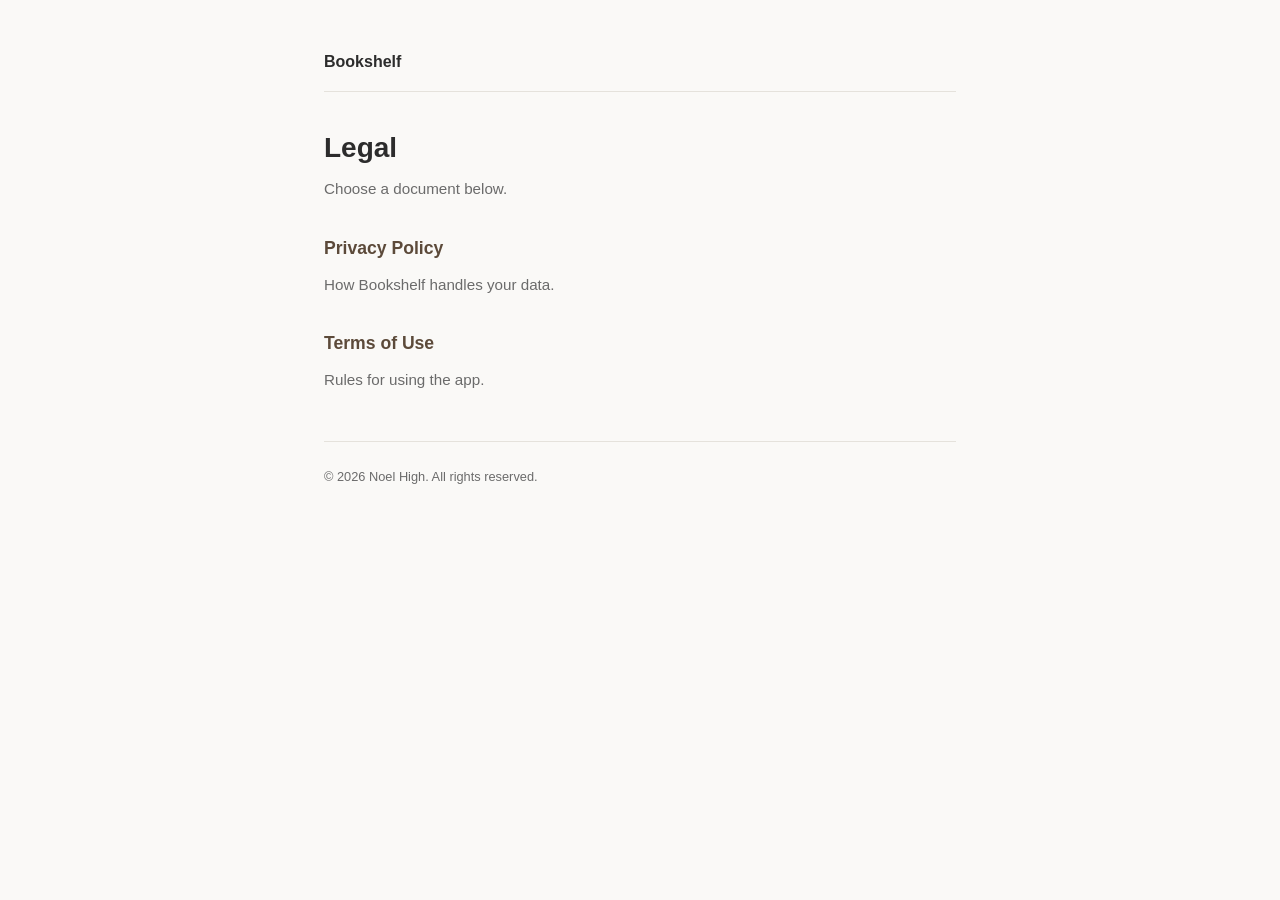
==== index.html @ 6a7df73c "Add privacy policy and terms of use pages" ====
<!DOCTYPE html>
<html lang="en">
<head>
    <meta charset="UTF-8">
    <meta name="viewport" content="width=device-width, initial-scale=1.0">
    <title>Bookshelf — Legal</title>
    <link rel="stylesheet" href="style.css">
</head>
<body>
    <nav class="nav">
        <span class="app-name">Bookshelf</span>
    </nav>

    <h1>Legal</h1>
    <p>Choose a document below.</p>

    <h2 style="margin-top: 2rem;"><a href="privacy-policy.html">Privacy Policy</a></h2>
    <p>How Bookshelf handles your data.</p>

    <h2><a href="terms-of-use.html">Terms of Use</a></h2>
    <p>Rules for using the app.</p>

    <footer>&copy; 2026 Noel High. All rights reserved.</footer>
</body>
</html>
---- style.css ----
:root {
    --bg: #faf9f7;
    --text: #2c2c2c;
    --muted: #6b6b6b;
    --border: #e5e2dc;
    --accent: #5c4a3a;
}

@media (prefers-color-scheme: dark) {
    :root {
        --bg: #1c1a18;
        --text: #e8e4df;
        --muted: #9a958e;
        --border: #3a3632;
        --accent: #c4a882;
    }
}

* {
    margin: 0;
    padding: 0;
    box-sizing: border-box;
}

body {
    font-family: -apple-system, BlinkMacSystemFont, "Segoe UI", Roboto, Helvetica, Arial, sans-serif;
    background: var(--bg);
    color: var(--text);
    line-height: 1.7;
    padding: 3rem 1.5rem;
    max-width: 680px;
    margin: 0 auto;
}

h1 {
    font-size: 1.75rem;
    font-weight: 700;
    margin-bottom: 0.25rem;
}

.updated {
    font-size: 0.85rem;
    color: var(--muted);
    margin-bottom: 2.5rem;
}

h2 {
    font-size: 1.1rem;
    font-weight: 600;
    margin-top: 2rem;
    margin-bottom: 0.5rem;
}

p, ul {
    font-size: 0.95rem;
    color: var(--muted);
    margin-bottom: 0.75rem;
}

ul {
    padding-left: 1.25rem;
}

li {
    margin-bottom: 0.35rem;
}

a {
    color: var(--accent);
    text-decoration: none;
}

a:hover {
    text-decoration: underline;
}

.nav {
    margin-bottom: 2rem;
    padding-bottom: 1rem;
    border-bottom: 1px solid var(--border);
    display: flex;
    gap: 1.5rem;
    align-items: center;
}

.nav .app-name {
    font-weight: 700;
    font-size: 1rem;
    color: var(--text);
}

footer {
    margin-top: 3rem;
    padding-top: 1.5rem;
    border-top: 1px solid var(--border);
    font-size: 0.8rem;
    color: var(--muted);
}
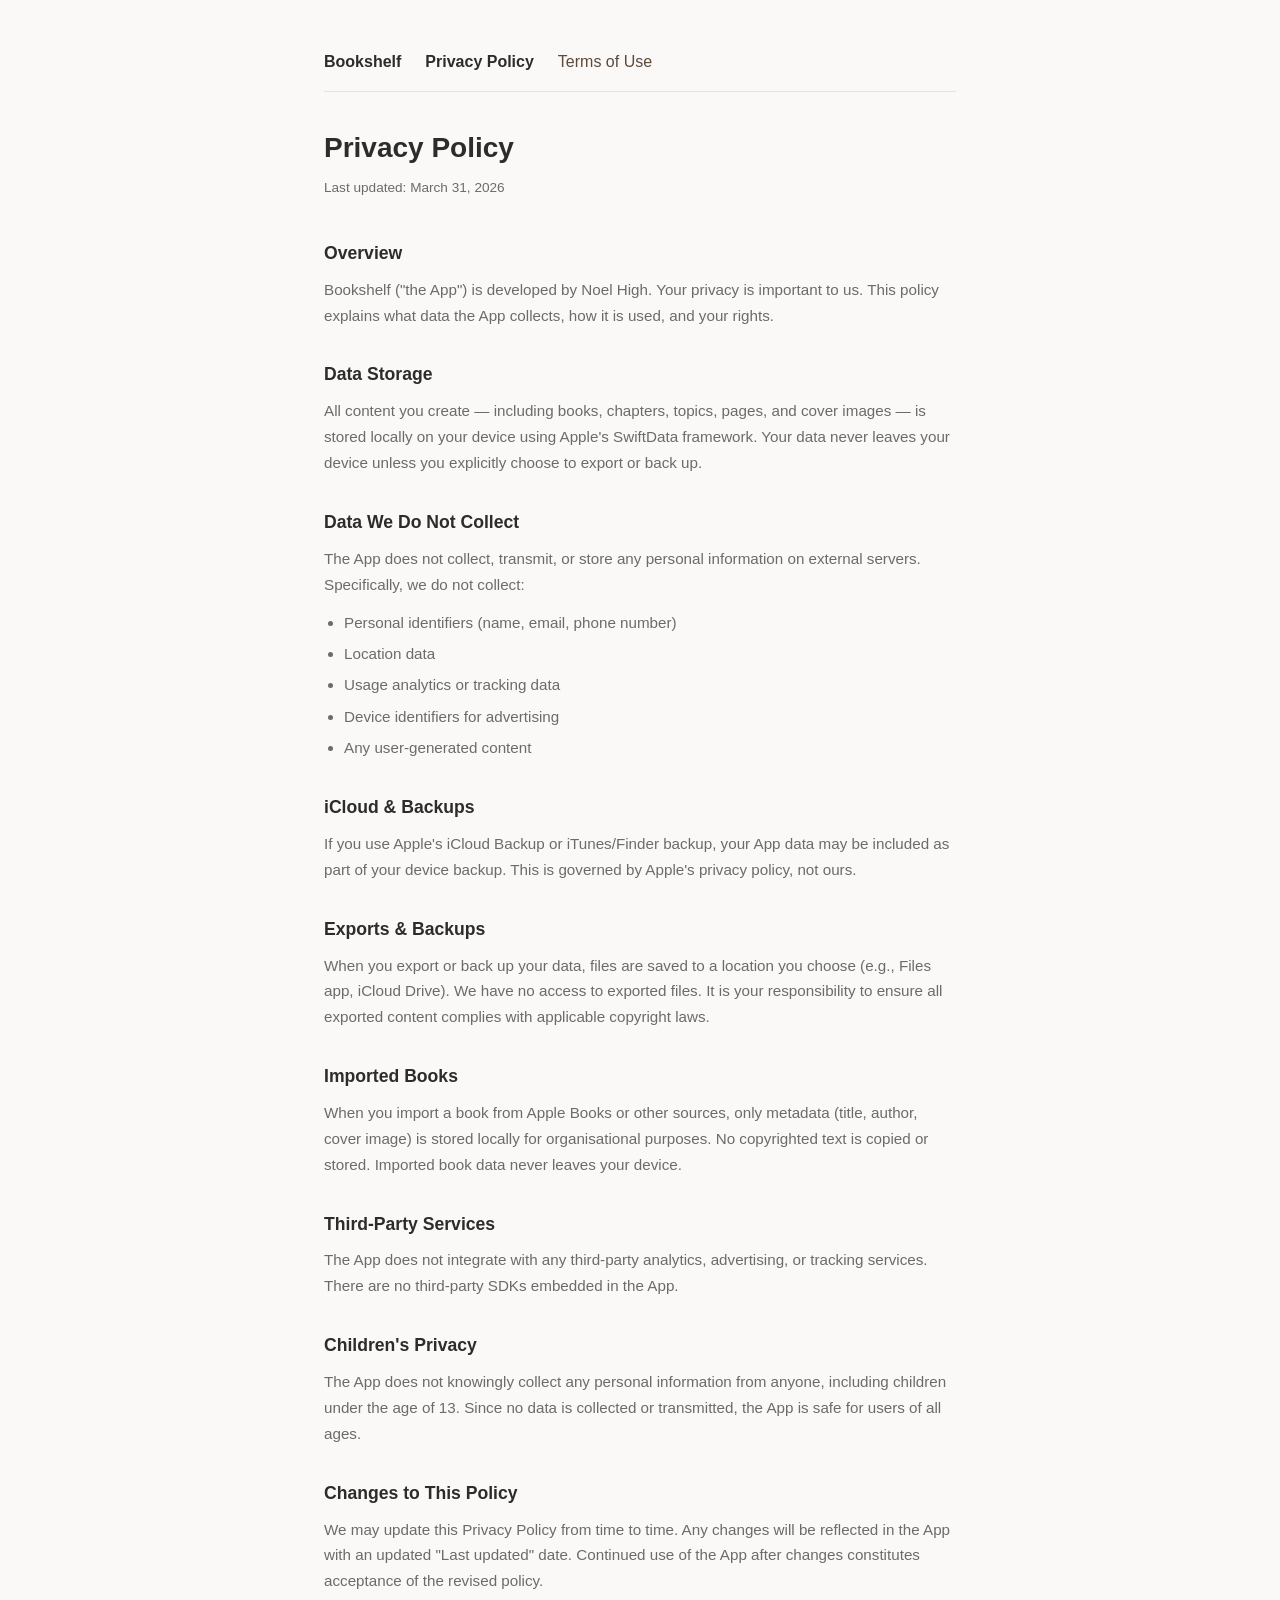
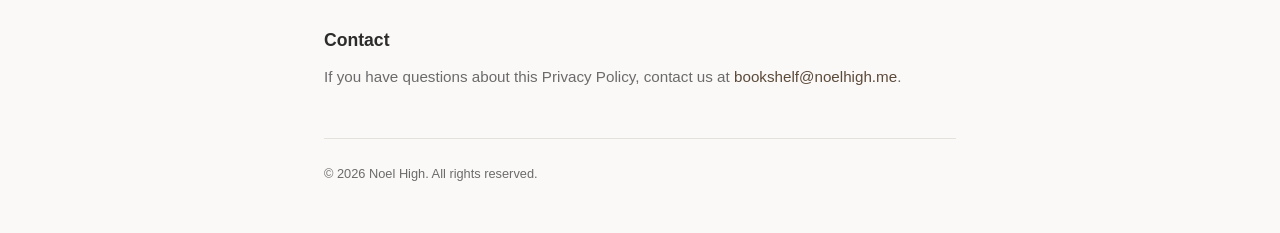
==== commit 12b63384: "Simplify nav to two tabs: Privacy Policy and Terms of Use" ====
--- a/index.html
+++ b/index.html
@@ -2,24 +2,10 @@
 <html lang="en">
 <head>
     <meta charset="UTF-8">
-    <meta name="viewport" content="width=device-width, initial-scale=1.0">
+    <meta http-equiv="refresh" content="0; url=privacy-policy.html">
     <title>Bookshelf — Legal</title>
-    <link rel="stylesheet" href="style.css">
 </head>
 <body>
-    <nav class="nav">
-        <span class="app-name">Bookshelf</span>
-    </nav>
-
-    <h1>Legal</h1>
-    <p>Choose a document below.</p>
-
-    <h2 style="margin-top: 2rem;"><a href="privacy-policy.html">Privacy Policy</a></h2>
-    <p>How Bookshelf handles your data.</p>
-
-    <h2><a href="terms-of-use.html">Terms of Use</a></h2>
-    <p>Rules for using the app.</p>
-
-    <footer>&copy; 2026 Noel High. All rights reserved.</footer>
+    <p>Redirecting to <a href="privacy-policy.html">Privacy Policy</a>…</p>
 </body>
 </html>
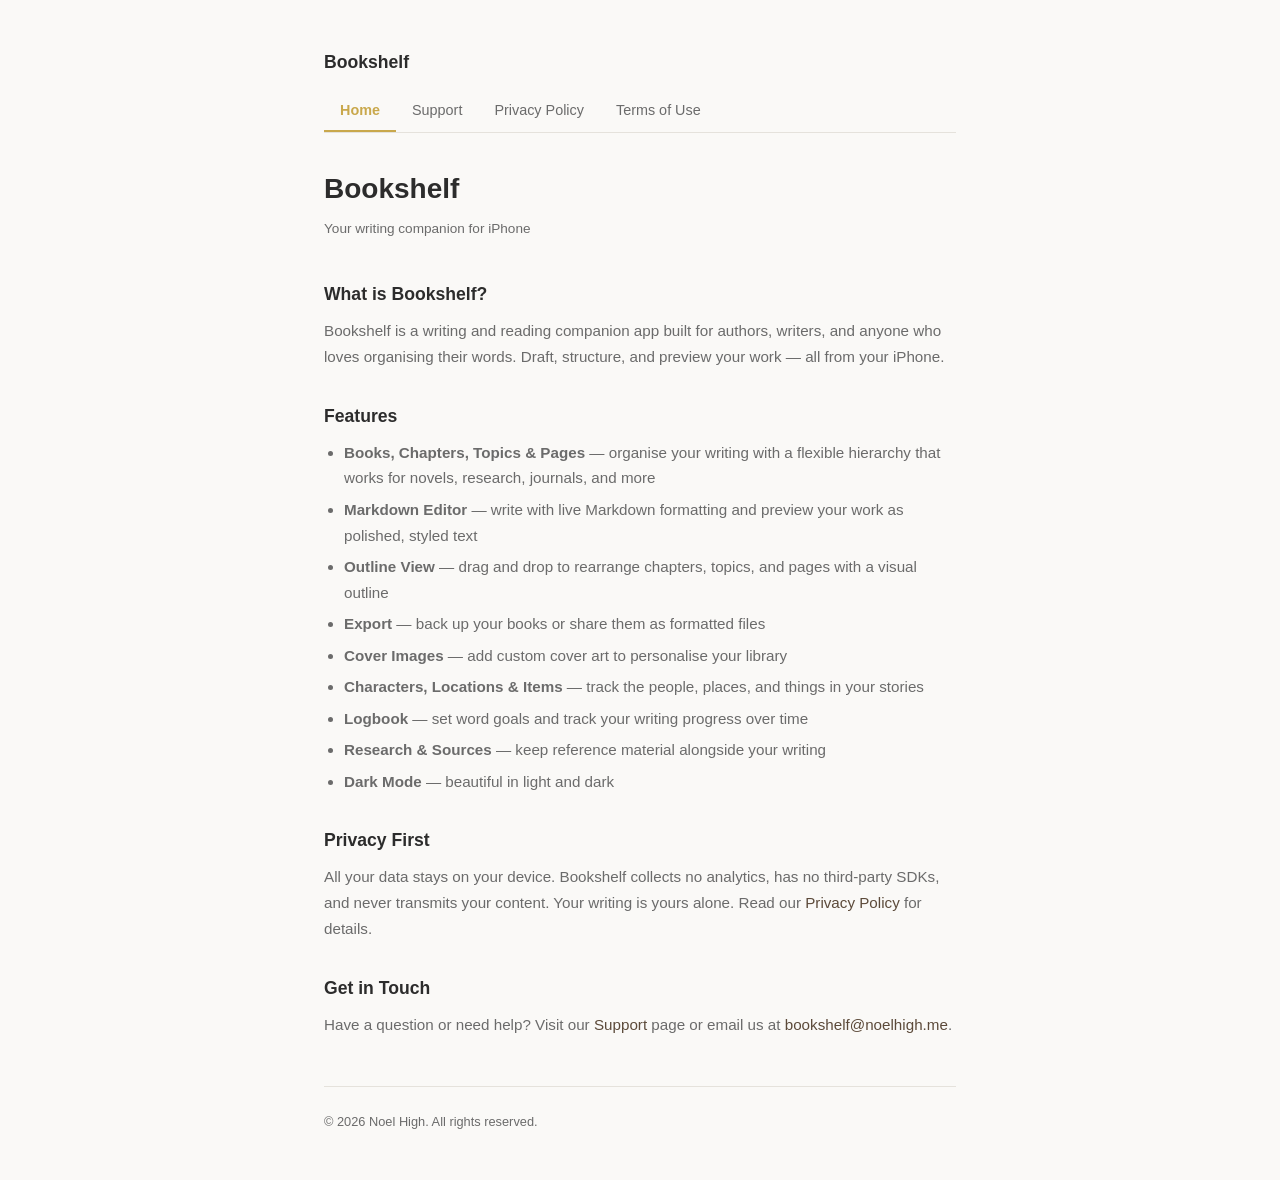
==== commit 1fa87101: "Add marketing landing page and support page for App Store Co-Authored-By: Claude Opus 4.6 <noreply@a" ====
--- a/index.html
+++ b/index.html
@@ -2,10 +2,46 @@
 <html lang="en">
 <head>
     <meta charset="UTF-8">
-    <meta http-equiv="refresh" content="0; url=privacy-policy.html">
-    <title>Bookshelf — Legal</title>
+    <meta name="viewport" content="width=device-width, initial-scale=1.0">
+    <title>Bookshelf — Writing Companion</title>
+    <link rel="stylesheet" href="style.css">
 </head>
 <body>
-    <p>Redirecting to <a href="privacy-policy.html">Privacy Policy</a>…</p>
+    <nav class="nav">
+        <span class="app-name">Bookshelf</span>
+        <div class="tabs">
+            <a href="index.html" class="active">Home</a>
+            <a href="support.html">Support</a>
+            <a href="privacy-policy.html">Privacy Policy</a>
+            <a href="terms-of-use.html">Terms of Use</a>
+        </div>
+    </nav>
+
+    <h1>Bookshelf</h1>
+    <p class="updated">Your writing companion for iPhone</p>
+
+    <h2>What is Bookshelf?</h2>
+    <p>Bookshelf is a writing and reading companion app built for authors, writers, and anyone who loves organising their words. Draft, structure, and preview your work — all from your iPhone.</p>
+
+    <h2>Features</h2>
+    <ul>
+        <li><strong>Books, Chapters, Topics &amp; Pages</strong> — organise your writing with a flexible hierarchy that works for novels, research, journals, and more</li>
+        <li><strong>Markdown Editor</strong> — write with live Markdown formatting and preview your work as polished, styled text</li>
+        <li><strong>Outline View</strong> — drag and drop to rearrange chapters, topics, and pages with a visual outline</li>
+        <li><strong>Export</strong> — back up your books or share them as formatted files</li>
+        <li><strong>Cover Images</strong> — add custom cover art to personalise your library</li>
+        <li><strong>Characters, Locations &amp; Items</strong> — track the people, places, and things in your stories</li>
+        <li><strong>Logbook</strong> — set word goals and track your writing progress over time</li>
+        <li><strong>Research &amp; Sources</strong> — keep reference material alongside your writing</li>
+        <li><strong>Dark Mode</strong> — beautiful in light and dark</li>
+    </ul>
+
+    <h2>Privacy First</h2>
+    <p>All your data stays on your device. Bookshelf collects no analytics, has no third-party SDKs, and never transmits your content. Your writing is yours alone. Read our <a href="privacy-policy.html">Privacy Policy</a> for details.</p>
+
+    <h2>Get in Touch</h2>
+    <p>Have a question or need help? Visit our <a href="support.html">Support</a> page or email us at <a href="mailto:bookshelf@noelhigh.me">bookshelf@noelhigh.me</a>.</p>
+
+    <footer>&copy; 2026 Noel High. All rights reserved.</footer>
 </body>
 </html>
--- a/style.css
+++ b/style.css
@@ -0,0 +1,117 @@
+:root {
+    --bg: #faf9f7;
+    --text: #2c2c2c;
+    --muted: #6b6b6b;
+    --border: #e5e2dc;
+    --accent: #5c4a3a;
+}
+
+@media (prefers-color-scheme: dark) {
+    :root {
+        --bg: #1c1a18;
+        --text: #e8e4df;
+        --muted: #9a958e;
+        --border: #3a3632;
+        --accent: #c4a882;
+    }
+}
+
+* {
+    margin: 0;
+    padding: 0;
+    box-sizing: border-box;
+}
+
+body {
+    font-family: -apple-system, BlinkMacSystemFont, "Segoe UI", Roboto, Helvetica, Arial, sans-serif;
+    background: var(--bg);
+    color: var(--text);
+    line-height: 1.7;
+    padding: 3rem 1.5rem;
+    max-width: 680px;
+    margin: 0 auto;
+}
+
+h1 {
+    font-size: 1.75rem;
+    font-weight: 700;
+    margin-bottom: 0.25rem;
+}
+
+.updated {
+    font-size: 0.85rem;
+    color: var(--muted);
+    margin-bottom: 2.5rem;
+}
+
+h2 {
+    font-size: 1.1rem;
+    font-weight: 600;
+    margin-top: 2rem;
+    margin-bottom: 0.5rem;
+}
+
+p, ul {
+    font-size: 0.95rem;
+    color: var(--muted);
+    margin-bottom: 0.75rem;
+}
+
+ul {
+    padding-left: 1.25rem;
+}
+
+li {
+    margin-bottom: 0.35rem;
+}
+
+a {
+    color: var(--accent);
+    text-decoration: none;
+}
+
+a:hover {
+    text-decoration: underline;
+}
+
+.nav {
+    margin-bottom: 2rem;
+}
+
+.nav .app-name {
+    font-weight: 700;
+    font-size: 1.1rem;
+    color: var(--text);
+    display: block;
+    margin-bottom: 0.75rem;
+}
+
+.nav .tabs {
+    display: flex;
+    gap: 0;
+    border-bottom: 1px solid var(--border);
+}
+
+.nav .tabs a {
+    padding: 0.5rem 1rem;
+    font-size: 0.9rem;
+    color: var(--muted);
+    font-weight: 400;
+    border-bottom: 2px solid transparent;
+    transition: color 0.2s, border-color 0.2s, font-weight 0.2s;
+}
+
+.nav .tabs a.active {
+    color: #c9a84c;
+    font-weight: 600;
+    border-bottom-color: #c9a84c;
+    pointer-events: none;
+}
+
+footer {
+    margin-top: 3rem;
+    padding-top: 1.5rem;
+    border-top: 1px solid var(--border);
+    font-size: 0.8rem;
+    color: var(--muted);
+}
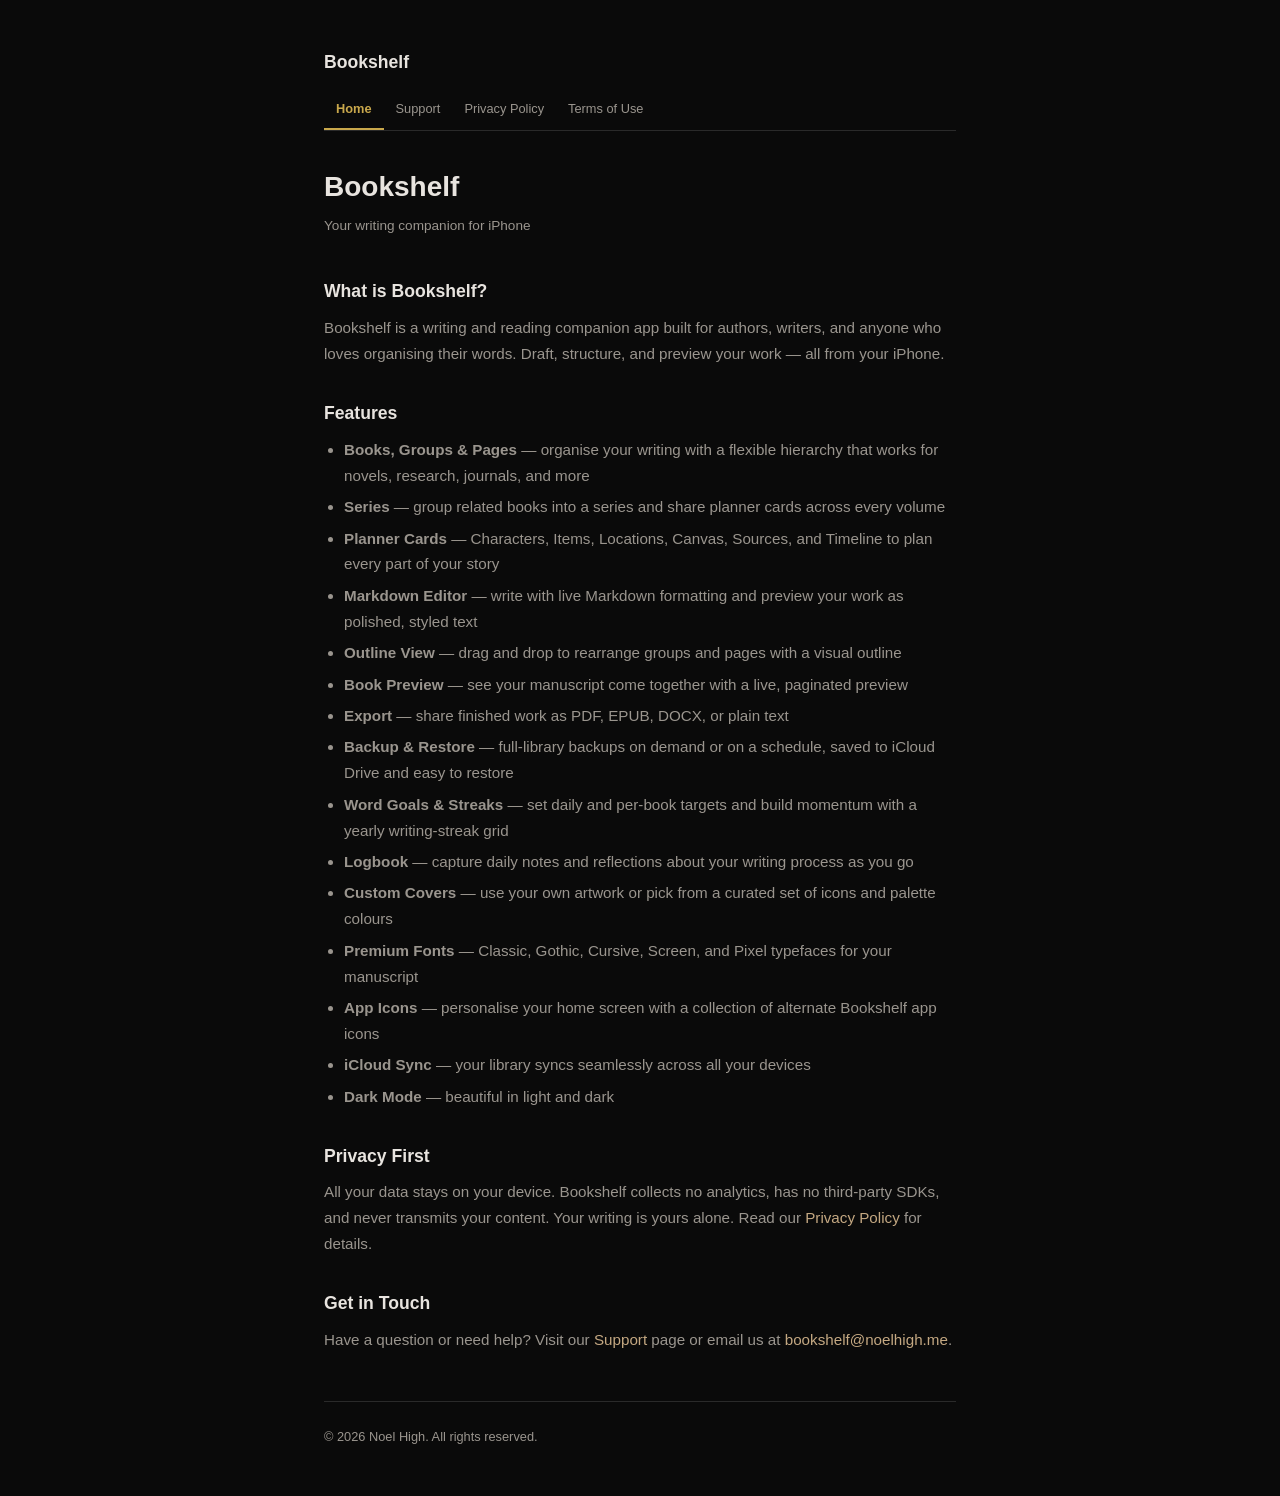
==== commit 1edc5033: "Update home page features: groups, series, planners, streaks, app icons, and split export from backu" ====
--- a/index.html
+++ b/index.html
@@ -25,14 +25,20 @@
 
     <h2>Features</h2>
     <ul>
-        <li><strong>Books, Chapters, Topics &amp; Pages</strong> — organise your writing with a flexible hierarchy that works for novels, research, journals, and more</li>
+        <li><strong>Books, Groups &amp; Pages</strong> — organise your writing with a flexible hierarchy that works for novels, research, journals, and more</li>
+        <li><strong>Series</strong> — group related books into a series and share planner cards across every volume</li>
+        <li><strong>Planner Cards</strong> — Characters, Items, Locations, Canvas, Sources, and Timeline to plan every part of your story</li>
         <li><strong>Markdown Editor</strong> — write with live Markdown formatting and preview your work as polished, styled text</li>
-        <li><strong>Outline View</strong> — drag and drop to rearrange chapters, topics, and pages with a visual outline</li>
-        <li><strong>Export</strong> — back up your books or share them as formatted files</li>
-        <li><strong>Cover Images</strong> — add custom cover art to personalise your library</li>
-        <li><strong>Characters, Locations &amp; Items</strong> — track the people, places, and things in your stories</li>
-        <li><strong>Logbook</strong> — set word goals and track your writing progress over time</li>
-        <li><strong>Research &amp; Sources</strong> — keep reference material alongside your writing</li>
+        <li><strong>Outline View</strong> — drag and drop to rearrange groups and pages with a visual outline</li>
+        <li><strong>Book Preview</strong> — see your manuscript come together with a live, paginated preview</li>
+        <li><strong>Export</strong> — share finished work as PDF, EPUB, DOCX, or plain text</li>
+        <li><strong>Backup &amp; Restore</strong> — full-library backups on demand or on a schedule, saved to iCloud Drive and easy to restore</li>
+        <li><strong>Word Goals &amp; Streaks</strong> — set daily and per-book targets and build momentum with a yearly writing-streak grid</li>
+        <li><strong>Logbook</strong> — capture daily notes and reflections about your writing process as you go</li>
+        <li><strong>Custom Covers</strong> — use your own artwork or pick from a curated set of icons and palette colours</li>
+        <li><strong>Premium Fonts</strong> — Classic, Gothic, Cursive, Screen, and Pixel typefaces for your manuscript</li>
+        <li><strong>App Icons</strong> — personalise your home screen with a collection of alternate Bookshelf app icons</li>
+        <li><strong>iCloud Sync</strong> — your library syncs seamlessly across all your devices</li>
         <li><strong>Dark Mode</strong> — beautiful in light and dark</li>
     </ul>
 
--- a/style.css
+++ b/style.css
@@ -1,19 +1,9 @@
 :root {
-    --bg: #faf9f7;
-    --text: #2c2c2c;
-    --muted: #6b6b6b;
-    --border: #e5e2dc;
-    --accent: #5c4a3a;
-}
-
-@media (prefers-color-scheme: dark) {
-    :root {
-        --bg: #1c1a18;
-        --text: #e8e4df;
-        --muted: #9a958e;
-        --border: #3a3632;
-        --accent: #c4a882;
-    }
+    --bg: #0a0a0a;
+    --text: #e8e4df;
+    --muted: #9a958e;
+    --border: #2a2a2a;
+    --accent: #c4a882;
 }
 
 * {
@@ -30,7 +20,9 @@
     padding: 3rem 1.5rem;
     max-width: 680px;
     margin: 0 auto;
+    position: relative;
 }
+
 
 h1 {
     font-size: 1.75rem;
@@ -93,8 +85,8 @@
 }
 
 .nav .tabs a {
-    padding: 0.5rem 1rem;
-    font-size: 0.9rem;
+    padding: 0.5rem 0.75rem;
+    font-size: 0.8rem;
     color: var(--muted);
     font-weight: 400;
     border-bottom: 2px solid transparent;
